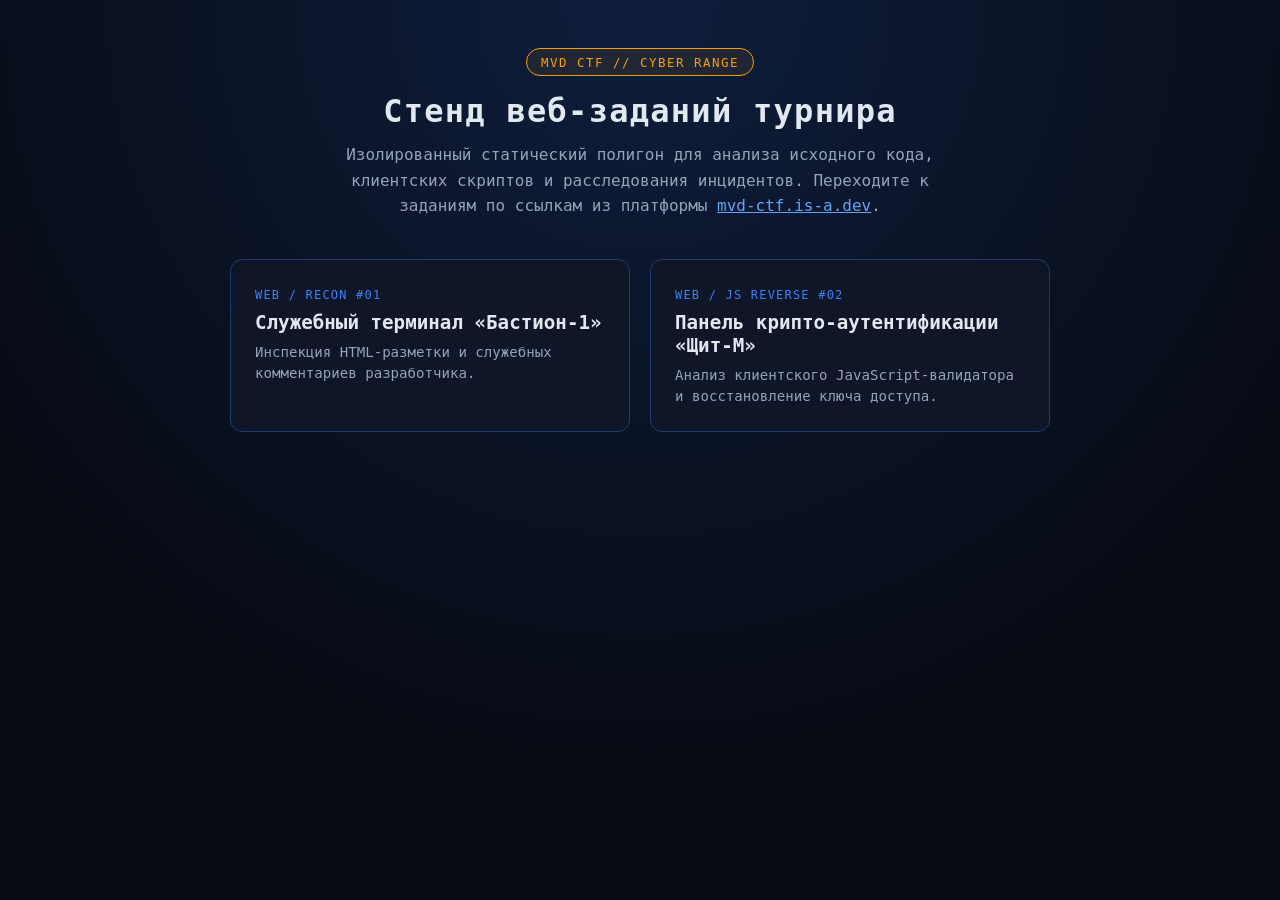
==== index.html @ a3b29996 "Initialize MVD CTF web tasks and custom theme assets" ====
<!DOCTYPE html>
<html lang="ru">
<head>
  <meta charset="UTF-8" />
  <meta name="viewport" content="width=device-width, initial-scale=1.0" />
  <title>МВД КИБЕРПОЛИГОН — Лаборатория веб-заданий</title>
  <style>
    :root {
      --bg: #070b14;
      --card: #0e1628;
      --border: #1e3a6e;
      --accent: #3b82f6;
      --gold: #f59e0b;
      --text: #e2e8f0;
      --muted: #94a3b8;
    }
    * { box-sizing: border-box; margin: 0; padding: 0; }
    body {
      font-family: 'JetBrains Mono', 'Fira Code', monospace, sans-serif;
      background: radial-gradient(circle at top, #0f1e3d 0%, var(--bg) 70%);
      color: var(--text);
      min-height: 100vh;
      display: flex;
      flex-direction: column;
      align-items: center;
      padding: 3rem 1.5rem;
    }
    .badge {
      display: inline-block;
      padding: 0.35rem 0.9rem;
      border: 1px solid var(--gold);
      color: var(--gold);
      border-radius: 999px;
      font-size: 0.78rem;
      letter-spacing: 0.12em;
      text-transform: uppercase;
      margin-bottom: 1rem;
      background: rgba(245, 158, 11, 0.08);
    }
    h1 {
      font-size: 2rem;
      text-align: center;
      margin-bottom: 0.75rem;
      letter-spacing: 0.04em;
    }
    p.sub {
      color: var(--muted);
      text-align: center;
      max-width: 640px;
      margin-bottom: 2.5rem;
      line-height: 1.6;
    }
    .grid {
      display: grid;
      grid-template-columns: repeat(auto-fit, minmax(280px, 1fr));
      gap: 1.25rem;
      width: 100%;
      max-width: 820px;
    }
    .card {
      background: var(--card);
      border: 1px solid var(--border);
      border-radius: 12px;
      padding: 1.5rem;
      text-decoration: none;
      color: inherit;
      transition: transform 0.18s ease, border-color 0.18s ease;
    }
    .card:hover {
      transform: translateY(-3px);
      border-color: var(--accent);
    }
    .card .tag {
      color: var(--accent);
      font-size: 0.75rem;
      text-transform: uppercase;
      letter-spacing: 0.1em;
    }
    .card h2 {
      font-size: 1.2rem;
      margin: 0.5rem 0;
    }
    .card p {
      font-size: 0.88rem;
      color: var(--muted);
      line-height: 1.5;
    }
  </style>
</head>
<body>
  <span class="badge">MVD CTF // CYBER RANGE</span>
  <h1>Стенд веб-заданий турнира</h1>
  <p class="sub">Изолированный статический полигон для анализа исходного кода, клиентских скриптов и расследования инцидентов. Переходите к заданиям по ссылкам из платформы <a href="https://mvd-ctf.is-a.dev" style="color:#60a5fa">mvd-ctf.is-a.dev</a>.</p>
  <div class="grid">
    <a class="card" href="./task1/">
      <span class="tag">Web / Recon #01</span>
      <h2>Служебный терминал «Бастион-1»</h2>
      <p>Инспекция HTML-разметки и служебных комментариев разработчика.</p>
    </a>
    <a class="card" href="./task2/">
      <span class="tag">Web / JS Reverse #02</span>
      <h2>Панель крипто-аутентификации «Щит-М»</h2>
      <p>Анализ клиентского JavaScript-валидатора и восстановление ключа доступа.</p>
    </a>
  </div>
</body>
</html>
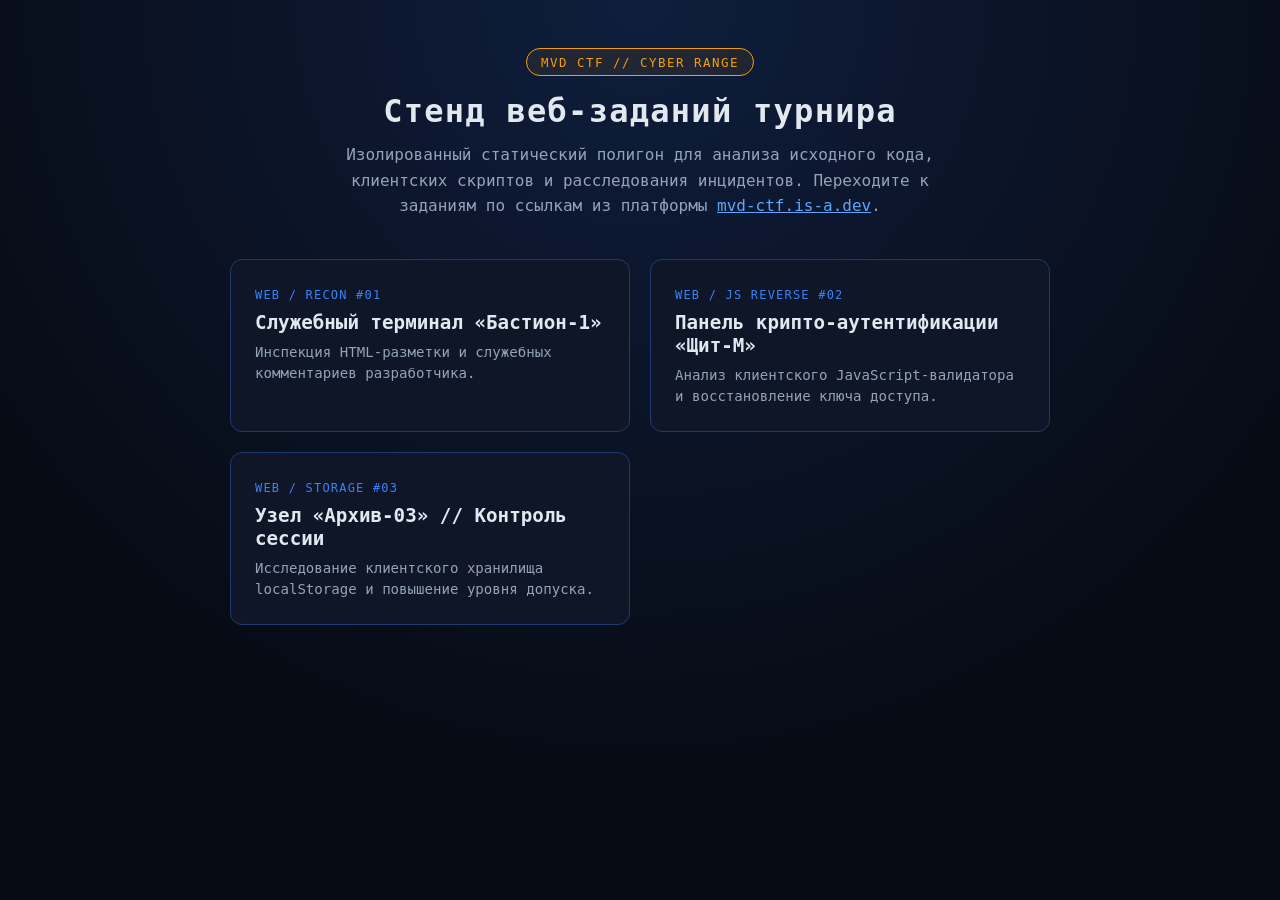
==== commit d1e2c17e: "Add task3 card to web tasks index" ====
--- a/index.html
+++ b/index.html
@@ -102,6 +102,11 @@
       <h2>Панель крипто-аутентификации «Щит-М»</h2>
       <p>Анализ клиентского JavaScript-валидатора и восстановление ключа доступа.</p>
     </a>
+    <a class="card" href="./task3/">
+      <span class="tag">Web / Storage #03</span>
+      <h2>Узел «Архив-03» // Контроль сессии</h2>
+      <p>Исследование клиентского хранилища localStorage и повышение уровня допуска.</p>
+    </a>
   </div>
 </body>
 </html>
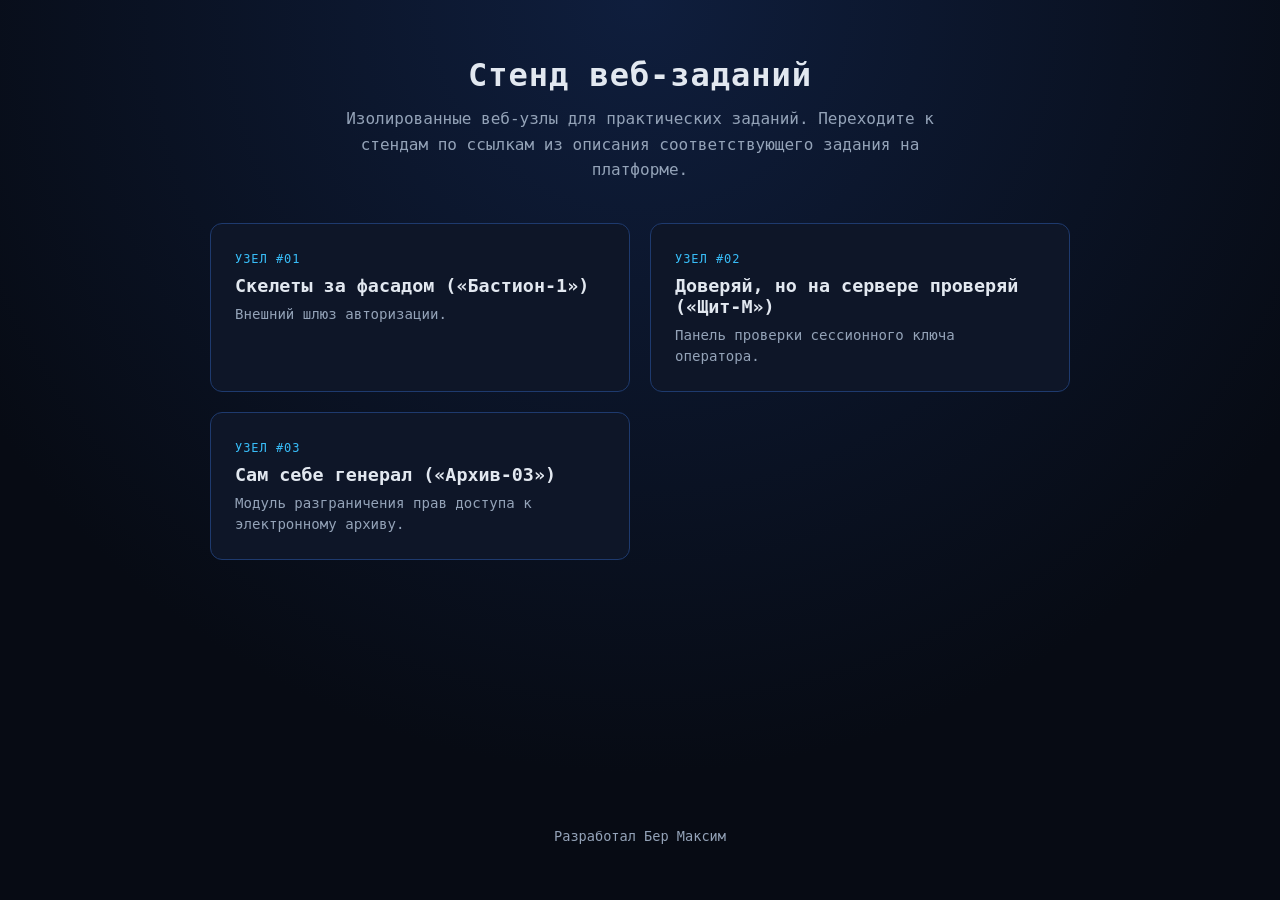
==== commit 743e6231: "Clean up task pages, fix task2 encoding and remove spoiler hints" ====
--- a/index.html
+++ b/index.html
@@ -9,39 +9,26 @@
       --bg: #070b14;
       --card: #0e1628;
       --border: #1e3a6e;
-      --accent: #3b82f6;
-      --gold: #f59e0b;
+      --accent: #38bdf8;
       --text: #e2e8f0;
       --muted: #94a3b8;
     }
     * { box-sizing: border-box; margin: 0; padding: 0; }
     body {
-      font-family: 'JetBrains Mono', 'Fira Code', monospace, sans-serif;
+      font-family: 'Inter', -apple-system, BlinkMacSystemFont, monospace, sans-serif;
       background: radial-gradient(circle at top, #0f1e3d 0%, var(--bg) 70%);
       color: var(--text);
       min-height: 100vh;
       display: flex;
       flex-direction: column;
       align-items: center;
-      padding: 3rem 1.5rem;
-    }
-    .badge {
-      display: inline-block;
-      padding: 0.35rem 0.9rem;
-      border: 1px solid var(--gold);
-      color: var(--gold);
-      border-radius: 999px;
-      font-size: 0.78rem;
-      letter-spacing: 0.12em;
-      text-transform: uppercase;
-      margin-bottom: 1rem;
-      background: rgba(245, 158, 11, 0.08);
+      padding: 3.5rem 1.5rem;
     }
     h1 {
       font-size: 2rem;
       text-align: center;
       margin-bottom: 0.75rem;
-      letter-spacing: 0.04em;
+      letter-spacing: 0.03em;
     }
     p.sub {
       color: var(--muted);
@@ -55,7 +42,7 @@
       grid-template-columns: repeat(auto-fit, minmax(280px, 1fr));
       gap: 1.25rem;
       width: 100%;
-      max-width: 820px;
+      max-width: 860px;
     }
     .card {
       background: var(--card);
@@ -74,10 +61,11 @@
       color: var(--accent);
       font-size: 0.75rem;
       text-transform: uppercase;
-      letter-spacing: 0.1em;
+      letter-spacing: 0.08em;
+      font-family: monospace;
     }
     .card h2 {
-      font-size: 1.2rem;
+      font-size: 1.15rem;
       margin: 0.5rem 0;
     }
     .card p {
@@ -85,28 +73,34 @@
       color: var(--muted);
       line-height: 1.5;
     }
+    footer {
+      margin-top: auto;
+      padding-top: 3rem;
+      color: var(--muted);
+      font-size: 0.85rem;
+    }
   </style>
 </head>
 <body>
-  <span class="badge">MVD CTF // CYBER RANGE</span>
-  <h1>Стенд веб-заданий турнира</h1>
-  <p class="sub">Изолированный статический полигон для анализа исходного кода, клиентских скриптов и расследования инцидентов. Переходите к заданиям по ссылкам из платформы <a href="https://mvd-ctf.is-a.dev" style="color:#60a5fa">mvd-ctf.is-a.dev</a>.</p>
+  <h1>Стенд веб-заданий</h1>
+  <p class="sub">Изолированные веб-узлы для практических заданий. Переходите к стендам по ссылкам из описания соответствующего задания на платформе.</p>
   <div class="grid">
     <a class="card" href="./task1/">
-      <span class="tag">Web / Recon #01</span>
-      <h2>Служебный терминал «Бастион-1»</h2>
-      <p>Инспекция HTML-разметки и служебных комментариев разработчика.</p>
+      <span class="tag">Узел #01</span>
+      <h2>Скелеты за фасадом («Бастион-1»)</h2>
+      <p>Внешний шлюз авторизации.</p>
     </a>
     <a class="card" href="./task2/">
-      <span class="tag">Web / JS Reverse #02</span>
-      <h2>Панель крипто-аутентификации «Щит-М»</h2>
-      <p>Анализ клиентского JavaScript-валидатора и восстановление ключа доступа.</p>
+      <span class="tag">Узел #02</span>
+      <h2>Доверяй, но на сервере проверяй («Щит-М»)</h2>
+      <p>Панель проверки сессионного ключа оператора.</p>
     </a>
     <a class="card" href="./task3/">
-      <span class="tag">Web / Storage #03</span>
-      <h2>Узел «Архив-03» // Контроль сессии</h2>
-      <p>Исследование клиентского хранилища localStorage и повышение уровня допуска.</p>
+      <span class="tag">Узел #03</span>
+      <h2>Сам себе генерал («Архив-03»)</h2>
+      <p>Модуль разграничения прав доступа к электронному архиву.</p>
     </a>
   </div>
+  <footer>Разработал Бер Максим</footer>
 </body>
 </html>
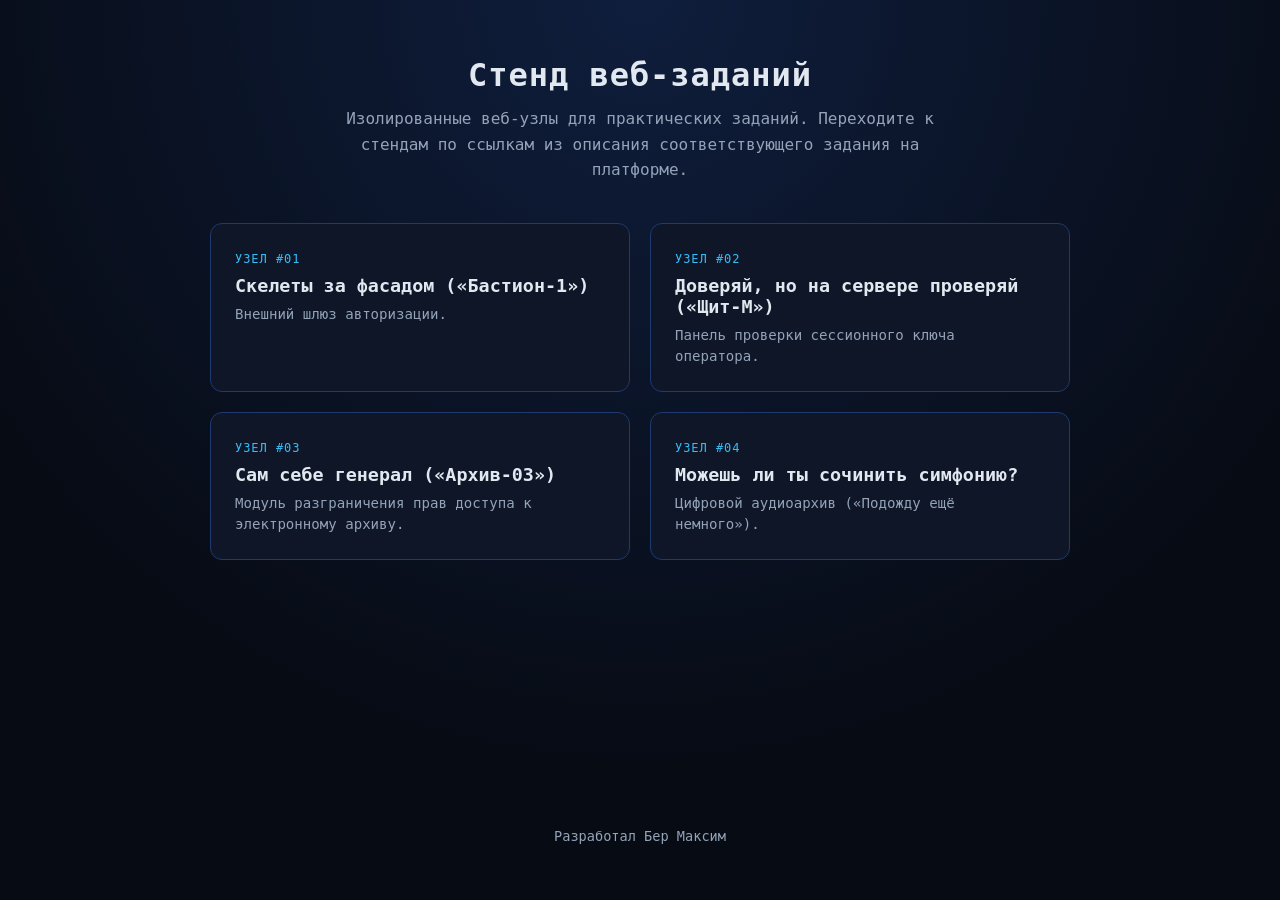
==== commit a7db23fb: "Add task4 audio challenge player and original MP3 track" ====
--- a/index.html
+++ b/index.html
@@ -100,6 +100,11 @@
       <h2>Сам себе генерал («Архив-03»)</h2>
       <p>Модуль разграничения прав доступа к электронному архиву.</p>
     </a>
+    <a class="card" href="./task4/">
+      <span class="tag">Узел #04</span>
+      <h2>Можешь ли ты сочинить симфонию?</h2>
+      <p>Цифровой аудиоархив («Подожду ещё немного»).</p>
+    </a>
   </div>
   <footer>Разработал Бер Максим</footer>
 </body>
